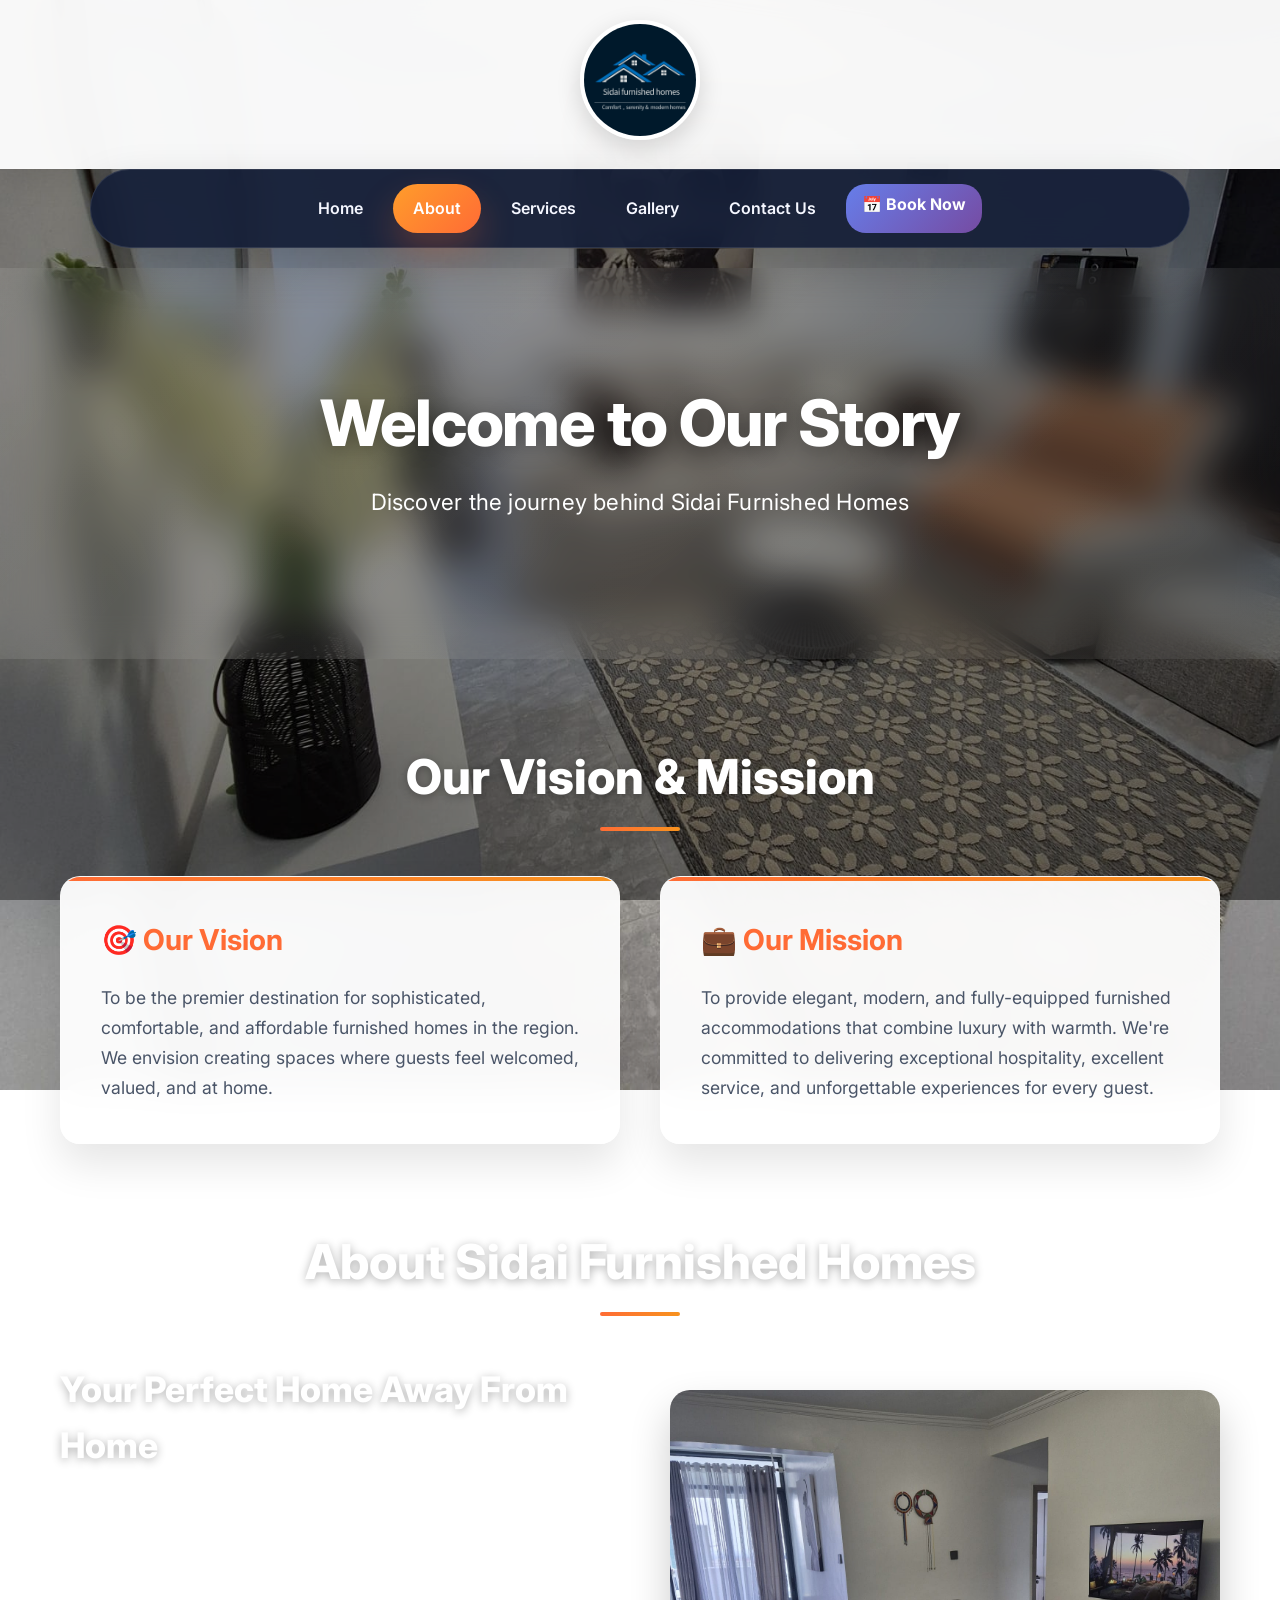
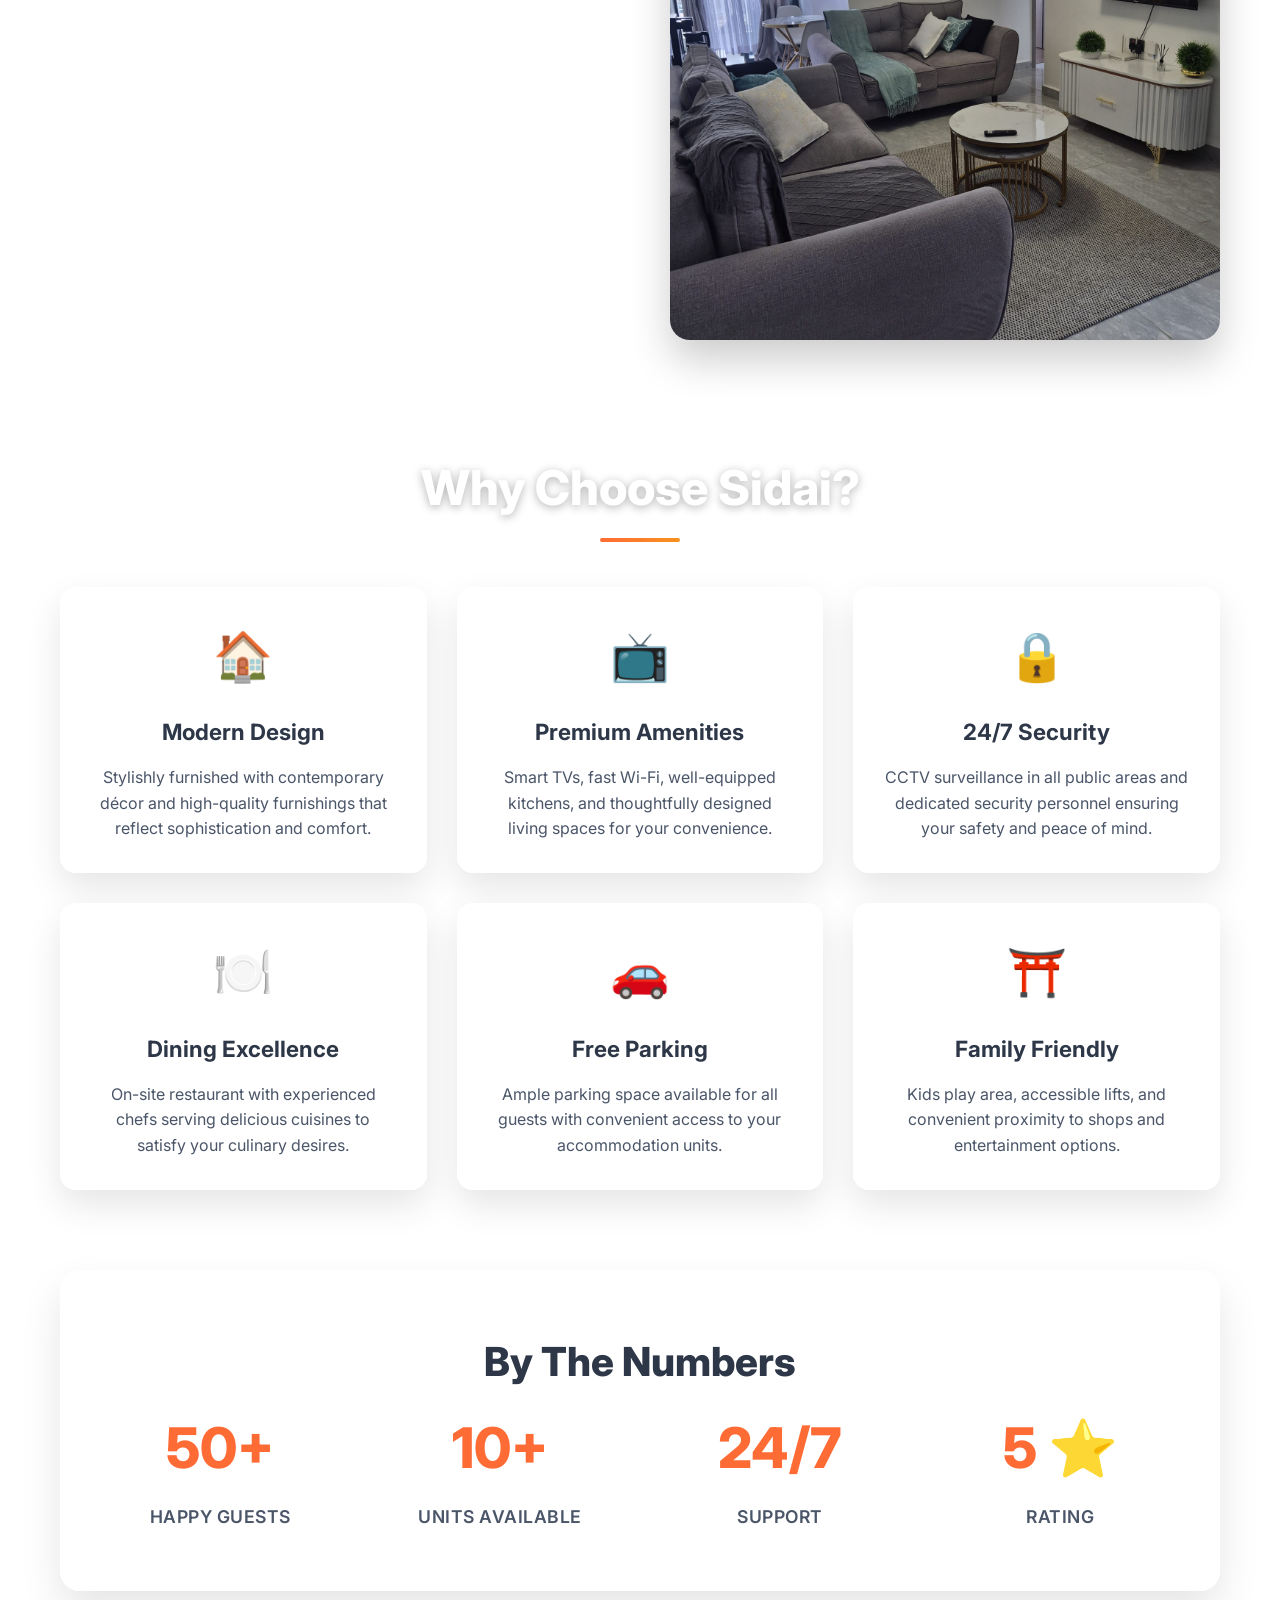
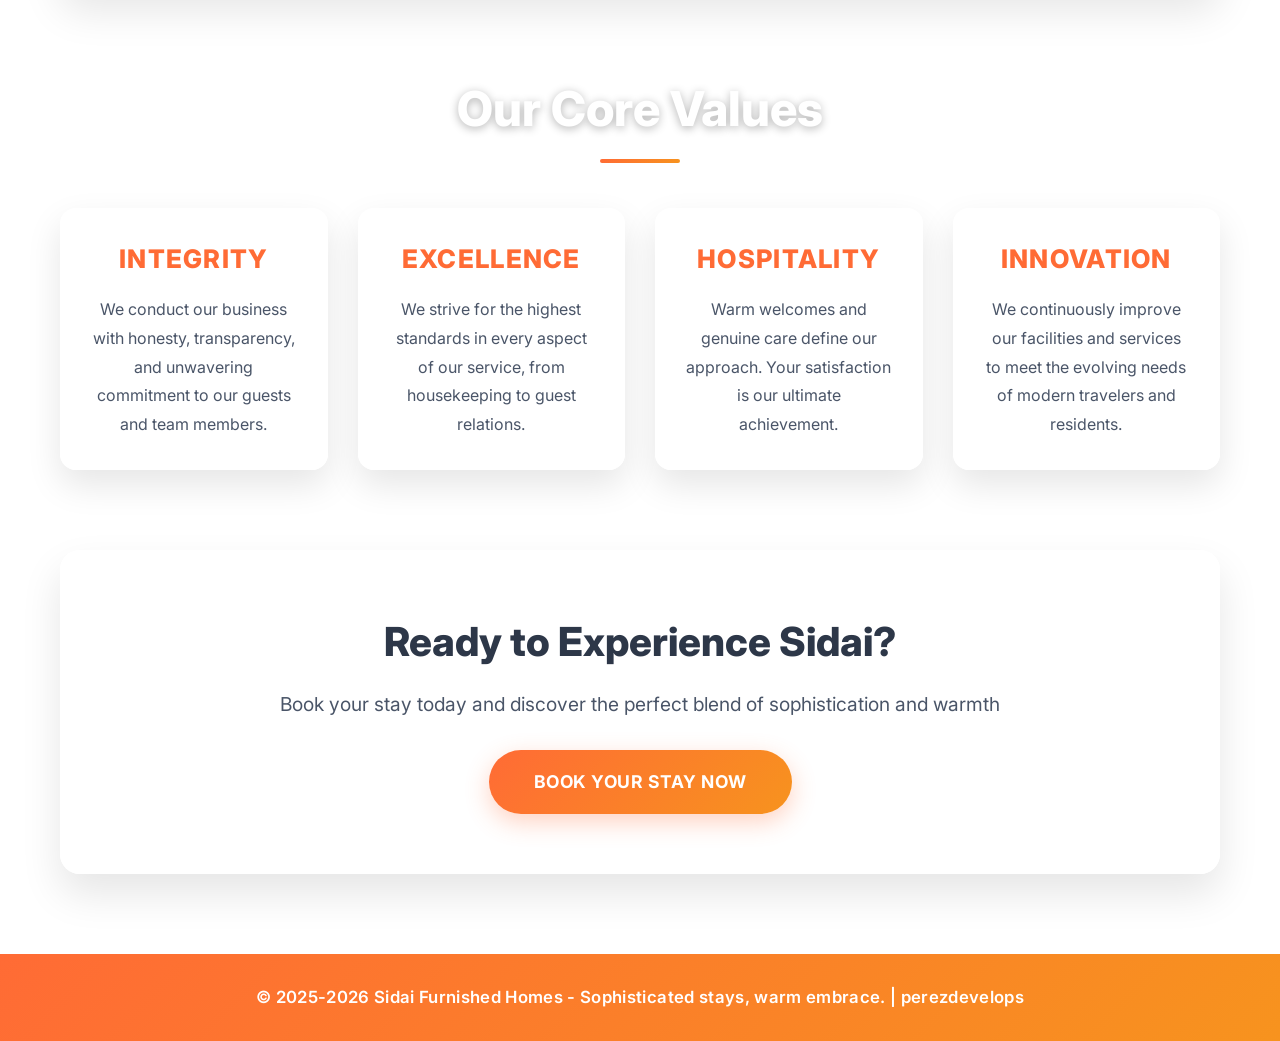
==== about.html @ 22b8ac59 "Add files via upload" ====
<!DOCTYPE html>
<html lang="en">
<head>
  <meta charset="UTF-8" />
  <meta name="viewport" content="width=device-width, initial-scale=1.0" />
  <title>About Sidai Furnished Homes - Our Story & Values</title>
  <link href="https://fonts.googleapis.com/css2?family=Inter:wght@300;400;500;600;700;800&display=swap" rel="stylesheet">
  <style>
    /* Global Styles */
    * {
      margin: 0;
      padding: 0;
      box-sizing: border-box;
    }

    body {
      font-family: 'Inter', 'Segoe UI', Tahoma, Geneva, Verdana, sans-serif;
      line-height: 1.6;
      color: #2d3748;
      background: url('background.jpg') center/cover fixed no-repeat;
      min-height: 100vh;
      overflow-x: hidden;
    }

    body::before {
      content: '';
      position: fixed;
      top: 0;
      left: 0;
      width: 100%;
      height: 100%;
      background: linear-gradient(135deg, rgba(0, 0, 0, 0.3) 0%, rgba(0, 0, 0, 0.5) 100%);
      z-index: -1;
    }

    /* Animations */
    @keyframes fadeInUp {
      from {
        opacity: 0;
        transform: translateY(30px);
      }
      to {
        opacity: 1;
        transform: translateY(0);
      }
    }

    @keyframes slideInLeft {
      from {
        opacity: 0;
        transform: translateX(-50px);
      }
      to {
        opacity: 1;
        transform: translateX(0);
      }
    }

    @keyframes slideInRight {
      from {
        opacity: 0;
        transform: translateX(50px);
      }
      to {
        opacity: 1;
        transform: translateX(0);
      }
    }

    @keyframes pulse {
      0%, 100% {
        transform: scale(1);
      }
      50% {
        transform: scale(1.05);
      }
    }

    /* Header */
    .header {
      background: rgba(255, 255, 255, 0.95);
      backdrop-filter: blur(20px);
      padding: 20px 0;
      text-align: center;
      box-shadow: 0 8px 32px rgba(0, 0, 0, 0.1);
      position: sticky;
      top: 0;
      z-index: 100;
      border-bottom: 1px solid rgba(255, 255, 255, 0.2);
    }

    .header img {
      max-width: 120px;
      height: auto;
      border-radius: 50%;
      border: 4px solid #fff;
      box-shadow: 0 8px 25px rgba(0, 0, 0, 0.15);
      transition: transform 0.3s ease;
    }

    .header img:hover {
      transform: scale(1.05);
    }

    /* Navigation */
    .navbar {
      display: flex;
      flex-wrap: wrap;
      justify-content: center;
      gap: 10px;
      padding: 14px 20px;
      margin: 0 auto 20px auto;
      max-width: 1100px;
      background: rgba(20, 30, 55, 0.92);
      border: 1px solid rgba(255, 255, 255, 0.1);
      border-radius: 999px;
      box-shadow: 0 18px 45px rgba(0, 0, 0, 0.18);
      backdrop-filter: blur(14px);
      position: sticky;
      top: 0;
      z-index: 1000;
    }

    .navbar a {
      color: #f5f7ff;
      text-decoration: none;
      padding: 12px 20px;
      border-radius: 999px;
      transition: transform 0.25s ease, background 0.25s ease, box-shadow 0.25s ease;
      font-weight: 600;
      position: relative;
      overflow: hidden;
    }

    .navbar a::before {
      content: '';
      position: absolute;
      inset: 0;
      background: linear-gradient(135deg, rgba(255,255,255,0.14), rgba(255,255,255,0));
      opacity: 0;
      transition: opacity 0.25s ease;
      border-radius: 999px;
    }

    .navbar a:hover::before {
      opacity: 1;
    }

    .navbar a:hover {
      background: rgba(255, 255, 255, 0.12);
      transform: translateY(-2px);
      box-shadow: 0 12px 25px rgba(0, 0, 0, 0.18);
    }

    .navbar a.active {
      background: linear-gradient(135deg, #ff9d2b, #ff6b35);
      box-shadow: 0 18px 35px rgba(255, 107, 53, 0.25);
      color: #fff;
    }

    .navbar a.cta {
      background: linear-gradient(135deg, #4a90e2, #5fc3ff);
      color: #fff;
      box-shadow: 0 12px 25px rgba(74, 144, 226, 0.25);
    }

    .navbar a.cta:hover {
      background: linear-gradient(135deg, #5fc3ff, #4a90e2);
    }

    /* Hero Section */
    .hero {
      background: linear-gradient(135deg, rgba(255, 255, 255, 0.1), rgba(255, 255, 255, 0.05));
      backdrop-filter: blur(20px);
      color: white;
      padding: 120px 20px 100px;
      text-align: center;
      position: relative;
      overflow: hidden;
      animation: fadeInUp 1s ease-out;
    }

    .hero::before {
      content: '';
      position: absolute;
      top: 0;
      left: 0;
      right: 0;
      bottom: 0;
      background: url('IMG-20260331-WA0142.jpg') center/cover no-repeat;
      opacity: 0.1;
      z-index: -1;
    }

    .hero h1 {
      font-size: 4rem;
      margin-bottom: 25px;
      font-weight: 800;
      letter-spacing: -0.02em;
      text-shadow: 0 4px 20px rgba(0, 0, 0, 0.3);
      line-height: 1.1;
      animation: fadeInUp 1s ease-out;
    }

    .hero p {
      font-size: 1.4rem;
      max-width: 800px;
      margin: 0 auto 40px;
      letter-spacing: 0.01em;
      opacity: 0.95;
      line-height: 1.6;
      animation: fadeInUp 1s ease-out 0.2s both;
    }

    /* Container */
    .container {
      max-width: 1200px;
      margin: 0 auto;
      padding: 0 20px;
    }

    /* Section */
    .section {
      margin: 80px 0;
      animation: fadeInUp 1s ease-out;
    }

    .section-title {
      font-size: 3rem;
      color: white;
      text-align: center;
      margin-bottom: 60px;
      font-weight: 800;
      text-shadow: 0 2px 10px rgba(0, 0, 0, 0.3);
      position: relative;
    }

    .section-title::after {
      content: '';
      position: absolute;
      bottom: -15px;
      left: 50%;
      transform: translateX(-50%);
      width: 80px;
      height: 4px;
      background: linear-gradient(135deg, #ff6b35, #f7931e);
      border-radius: 2px;
    }

    /* Mission & Vision Cards */
    .mission-vision {
      display: grid;
      grid-template-columns: repeat(auto-fit, minmax(400px, 1fr));
      gap: 40px;
      margin-bottom: 60px;
    }

    .vision-card {
      background: rgba(255, 255, 255, 0.95);
      backdrop-filter: blur(20px);
      padding: 40px;
      border-radius: 20px;
      box-shadow: 0 20px 40px rgba(0, 0, 0, 0.1);
      border: 1px solid rgba(255, 255, 255, 0.2);
      transition: all 0.3s ease;
      animation: slideInLeft 1s ease-out;
      position: relative;
      overflow: hidden;
    }

    .vision-card:nth-child(2) {
      animation: slideInRight 1s ease-out;
    }

    .vision-card::before {
      content: '';
      position: absolute;
      top: 0;
      left: 0;
      right: 0;
      height: 4px;
      background: linear-gradient(135deg, #ff6b35, #f7931e);
    }

    .vision-card:hover {
      transform: translateY(-10px);
      box-shadow: 0 30px 60px rgba(0, 0, 0, 0.2);
    }

    .vision-card h3 {
      font-size: 1.8rem;
      color: #ff6b35;
      margin-bottom: 20px;
      font-weight: 700;
      display: flex;
      align-items: center;
      gap: 10px;
    }

    .vision-card p {
      color: #4a5568;
      font-size: 1.1rem;
      line-height: 1.7;
    }

    /* About Content */
    .about-content {
      display: grid;
      grid-template-columns: 1fr 1fr;
      gap: 60px;
      align-items: center;
      margin-bottom: 60px;
    }

    .about-text {
      animation: slideInLeft 1s ease-out;
    }

    .about-text h3 {
      font-size: 2.2rem;
      color: white;
      margin-bottom: 25px;
      font-weight: 800;
      text-shadow: 0 2px 10px rgba(0, 0, 0, 0.3);
    }

    .about-text p {
      color: rgba(255, 255, 255, 0.9);
      font-size: 1.1rem;
      line-height: 1.8;
      margin-bottom: 20px;
    }

    .about-image {
      width: 100%;
      border-radius: 20px;
      box-shadow: 0 20px 40px rgba(0, 0, 0, 0.2);
      animation: slideInRight 1s ease-out;
      transition: transform 0.3s ease;
    }

    .about-image:hover {
      transform: scale(1.02);
    }

    /* Features Grid */
    .features-grid {
      display: grid;
      grid-template-columns: repeat(auto-fit, minmax(300px, 1fr));
      gap: 30px;
      margin-bottom: 60px;
    }

    .feature-box {
      background: rgba(255, 255, 255, 0.95);
      backdrop-filter: blur(20px);
      padding: 30px;
      border-radius: 16px;
      box-shadow: 0 15px 35px rgba(0, 0, 0, 0.1);
      border: 1px solid rgba(255, 255, 255, 0.2);
      transition: all 0.3s ease;
      text-align: center;
      animation: fadeInUp 1s ease-out;
      position: relative;
      overflow: hidden;
    }

    .feature-box::before {
      content: '';
      position: absolute;
      top: 0;
      left: 0;
      right: 0;
      height: 4px;
      background: linear-gradient(135deg, #ff6b35, #f7931e);
      transform: scaleX(0);
      transition: transform 0.3s ease;
    }

    .feature-box:hover::before {
      transform: scaleX(1);
    }

    .feature-box:hover {
      transform: translateY(-8px);
      box-shadow: 0 25px 50px rgba(0, 0, 0, 0.15);
    }

    .feature-icon {
      font-size: 3rem;
      margin-bottom: 20px;
      display: block;
    }

    .feature-box h4 {
      font-size: 1.4rem;
      color: #2d3748;
      margin-bottom: 15px;
      font-weight: 700;
    }

    .feature-box p {
      color: #4a5568;
      font-size: 1rem;
      line-height: 1.6;
    }

    /* Stats Section */
    .stats {
      background: rgba(255, 255, 255, 0.95);
      backdrop-filter: blur(20px);
      padding: 60px 40px;
      border-radius: 20px;
      box-shadow: 0 20px 40px rgba(0, 0, 0, 0.1);
      margin: 80px 0;
      text-align: center;
      animation: fadeInUp 1s ease-out;
    }

    .stats h2 {
      font-size: 2.5rem;
      color: #2d3748;
      margin-bottom: 50px;
      font-weight: 800;
    }

    .stats-grid {
      display: grid;
      grid-template-columns: repeat(auto-fit, minmax(200px, 1fr));
      gap: 40px;
    }

    .stat {
      font-size: 3.5rem;
      font-weight: 800;
      color: #ff6b35;
      margin-bottom: 10px;
      animation: pulse 2s infinite;
    }

    .stat-label {
      font-size: 1.1rem;
      color: #4a5568;
      font-weight: 600;
      text-transform: uppercase;
      letter-spacing: 0.5px;
    }

    /* Values Grid */
    .values-grid {
      display: grid;
      grid-template-columns: repeat(auto-fit, minmax(250px, 1fr));
      gap: 30px;
      margin-bottom: 60px;
    }

    .value-card {
      background: rgba(255, 255, 255, 0.95);
      backdrop-filter: blur(20px);
      padding: 30px;
      border-radius: 16px;
      box-shadow: 0 15px 35px rgba(0, 0, 0, 0.1);
      border: 1px solid rgba(255, 255, 255, 0.2);
      transition: all 0.3s ease;
      text-align: center;
      animation: fadeInUp 1s ease-out;
    }

    .value-card:hover {
      transform: translateY(-5px);
      box-shadow: 0 20px 40px rgba(0, 0, 0, 0.15);
    }

    .value-card h4 {
      font-size: 1.6rem;
      color: #ff6b35;
      margin-bottom: 15px;
      text-transform: uppercase;
      letter-spacing: 0.05em;
      font-weight: 800;
    }

    .value-card p {
      color: #4a5568;
      font-size: 1rem;
      line-height: 1.8;
    }

    /* CTA Section */
    .cta-section {
      background: rgba(255, 255, 255, 0.95);
      backdrop-filter: blur(20px);
      text-align: center;
      padding: 60px 40px;
      border-radius: 20px;
      box-shadow: 0 20px 40px rgba(0, 0, 0, 0.1);
      margin: 80px 0;
      animation: fadeInUp 1s ease-out;
    }

    .cta-section h2 {
      font-size: 2.5rem;
      color: #2d3748;
      margin-bottom: 15px;
      font-weight: 800;
    }

    .cta-section p {
      font-size: 1.2rem;
      color: #4a5568;
      margin-bottom: 30px;
    }

    .cta-button {
      display: inline-block;
      padding: 18px 45px;
      background: linear-gradient(135deg, #ff6b35, #f7931e);
      color: white;
      border: none;
      border-radius: 50px;
      font-size: 1.1rem;
      font-weight: 700;
      cursor: pointer;
      text-decoration: none;
      transition: all 0.3s ease;
      text-transform: uppercase;
      letter-spacing: 0.5px;
      box-shadow: 0 8px 25px rgba(255, 107, 53, 0.3);
      animation: pulse 2s infinite;
    }

    .cta-button:hover {
      transform: translateY(-3px);
      box-shadow: 0 15px 40px rgba(255, 107, 53, 0.5);
      background: linear-gradient(135deg, #f7931e, #ff6b35);
    }

    /* Footer */
    footer {
      background: linear-gradient(135deg, #ff6b35, #f7931e);
      color: white;
      text-align: center;
      padding: 30px;
      margin-top: 60px;
      font-weight: 600;
      letter-spacing: 0.02em;
      font-size: 1.05rem;
      backdrop-filter: blur(10px);
    }

    /* Responsive */
    @media (max-width: 768px) {
      .hero h1 {
        font-size: 2.5rem;
      }

      .hero p {
        font-size: 1.1rem;
      }

      .section-title {
        font-size: 2rem;
      }

      .about-content {
        grid-template-columns: 1fr;
        gap: 30px;
      }

      .about-text h3 {
        font-size: 1.6rem;
      }

      .mission-vision {
        grid-template-columns: 1fr;
        gap: 25px;
      }

      .stats-grid {
        grid-template-columns: repeat(2, 1fr);
        gap: 20px;
      }

      .stat {
        font-size: 2rem;
      }

      .navbar {
        flex-direction: column;
      }

      .navbar a {
        width: 100%;
      }

      .cta-section h2 {
        font-size: 1.8rem;
      }
    }

    @media (max-width: 480px) {
      .hero h1 {
        font-size: 2rem;
      }

      .section-title {
        font-size: 1.6rem;
      }

      .navbar a {
        font-size: 0.9rem;
        padding: 10px 16px;
        margin: 4px;
      }

      .stats-grid {
        grid-template-columns: 1fr;
      }

      .feature-box {
        padding: 20px;
      }
    }
  </style>
</head>

<body>
  <!-- Header with Logo -->
  <div class="header">
    <img src="logo.png" alt="Sidai Furnished Homes Logo" />
  </div>

  <!-- Navigation Bar -->
  <div class="navbar">
    <a href="index.html">Home</a>
    <a href="about.html" class="active">About</a>
    <a href="services.html">Services</a>
    <a href="gallery.html">Gallery</a>
    <a href="contact.html">Contact Us</a>
    <a href="contact.html" style="background: linear-gradient(135deg, #667eea, #764ba2); color: white; padding: 8px 16px; border-radius: 20px; font-weight: bold;">📅 Book Now</a>
  </div>

  <!-- Hero Section -->
  <section class="hero">
    <h1>Welcome to Our Story</h1>
    <p>Discover the journey behind Sidai Furnished Homes</p>
  </section>

  <!-- Main Content -->
  <div class="container">
    <!-- Mission & Vision Section -->
    <section class="section">
      <h2 class="section-title">Our Vision & Mission</h2>
      <div class="mission-vision">
        <div class="vision-card">
          <h3>🎯 Our Vision</h3>
          <p>To be the premier destination for sophisticated, comfortable, and affordable furnished homes in the region. We envision creating spaces where guests feel welcomed, valued, and at home.</p>
        </div>
        <div class="vision-card">
          <h3>💼 Our Mission</h3>
          <p>To provide elegant, modern, and fully-equipped furnished accommodations that combine luxury with warmth. We're committed to delivering exceptional hospitality, excellent service, and unforgettable experiences for every guest.</p>
        </div>
      </div>
    </section>

    <!-- About Section -->
    <section class="section">
      <h2 class="section-title">About Sidai Furnished Homes</h2>
      <div class="about-content">
        <div class="about-text">
          <h3>Your Perfect Home Away From Home</h3>
          <p>At Sidai Furnished Homes, we're delighted to exceed all your accommodation needs with our modern, tastefully furnished residences. We understand that whether you're visiting for business, leisure, or a prolonged stay, you deserve spaces that inspire comfort and confidence.</p>
          <p>Our carefully curated collection ranges from intimate studios to spacious 2-bedroom units, each designed with meticulous attention to detail and equipped with contemporary amenities to ensure your stay is both luxurious and convenient.</p>
          <p>With a strategic location just minutes away from the CBD and surrounded by essential services, Sidai Furnished Homes is your gateway to experiencing the best of both comfort and accessibility.</p>
        </div>
        <img src="IMG-20260331-WA0140 - Copy.jpg" alt="Sidai Furnished Homes" class="about-image">
      </div>
    </section>

    <!-- Why Choose Us Section -->
    <section class="section">
      <h2 class="section-title">Why Choose Sidai?</h2>
      <div class="features-grid">
        <div class="feature-box">
          <div class="feature-icon">🏠</div>
          <h4>Modern Design</h4>
          <p>Stylishly furnished with contemporary décor and high-quality furnishings that reflect sophistication and comfort.</p>
        </div>
        <div class="feature-box">
          <div class="feature-icon">📺</div>
          <h4>Premium Amenities</h4>
          <p>Smart TVs, fast Wi-Fi, well-equipped kitchens, and thoughtfully designed living spaces for your convenience.</p>
        </div>
        <div class="feature-box">
          <div class="feature-icon">🔒</div>
          <h4>24/7 Security</h4>
          <p>CCTV surveillance in all public areas and dedicated security personnel ensuring your safety and peace of mind.</p>
        </div>
        <div class="feature-box">
          <div class="feature-icon">🍽️</div>
          <h4>Dining Excellence</h4>
          <p>On-site restaurant with experienced chefs serving delicious cuisines to satisfy your culinary desires.</p>
        </div>
        <div class="feature-box">
          <div class="feature-icon">🚗</div>
          <h4>Free Parking</h4>
          <p>Ample parking space available for all guests with convenient access to your accommodation units.</p>
        </div>
        <div class="feature-box">
          <div class="feature-icon">⛩️</div>
          <h4>Family Friendly</h4>
          <p>Kids play area, accessible lifts, and convenient proximity to shops and entertainment options.</p>
        </div>
      </div>
    </section>

    <!-- Stats Section -->
    <section class="stats">
      <h2 style="font-size: 2.5rem; margin-bottom: 10px; font-weight: 800;">By The Numbers</h2>
      <div class="stats-grid">
        <div>
          <div class="stat">50+</div>
          <div class="stat-label">Happy Guests</div>
        </div>
        <div>
          <div class="stat">10+</div>
          <div class="stat-label">Units Available</div>
        </div>
        <div>
          <div class="stat">24/7</div>
          <div class="stat-label">Support</div>
        </div>
        <div>
          <div class="stat">5 ⭐</div>
          <div class="stat-label">Rating</div>
        </div>
      </div>
    </section>

    <!-- Core Values Section -->
    <section class="section">
      <h2 class="section-title">Our Core Values</h2>
      <div class="values-grid">
        <div class="value-card">
          <h4>Integrity</h4>
          <p>We conduct our business with honesty, transparency, and unwavering commitment to our guests and team members.</p>
        </div>
        <div class="value-card">
          <h4>Excellence</h4>
          <p>We strive for the highest standards in every aspect of our service, from housekeeping to guest relations.</p>
        </div>
        <div class="value-card">
          <h4>Hospitality</h4>
          <p>Warm welcomes and genuine care define our approach. Your satisfaction is our ultimate achievement.</p>
        </div>
        <div class="value-card">
          <h4>Innovation</h4>
          <p>We continuously improve our facilities and services to meet the evolving needs of modern travelers and residents.</p>
        </div>
      </div>
    </section>

    <!-- CTA Section -->
    <section class="cta-section">
      <h2>Ready to Experience Sidai?</h2>
      <p>Book your stay today and discover the perfect blend of sophistication and warmth</p>
      <a href="contact.html" class="cta-button">Book Your Stay Now</a>
    </section>
  </div>

  <!-- Footer -->
  <footer>
    &copy; 2025-2026 Sidai Furnished Homes - Sophisticated stays, warm embrace. | perezdevelops
  </footer>
</body>
</html>
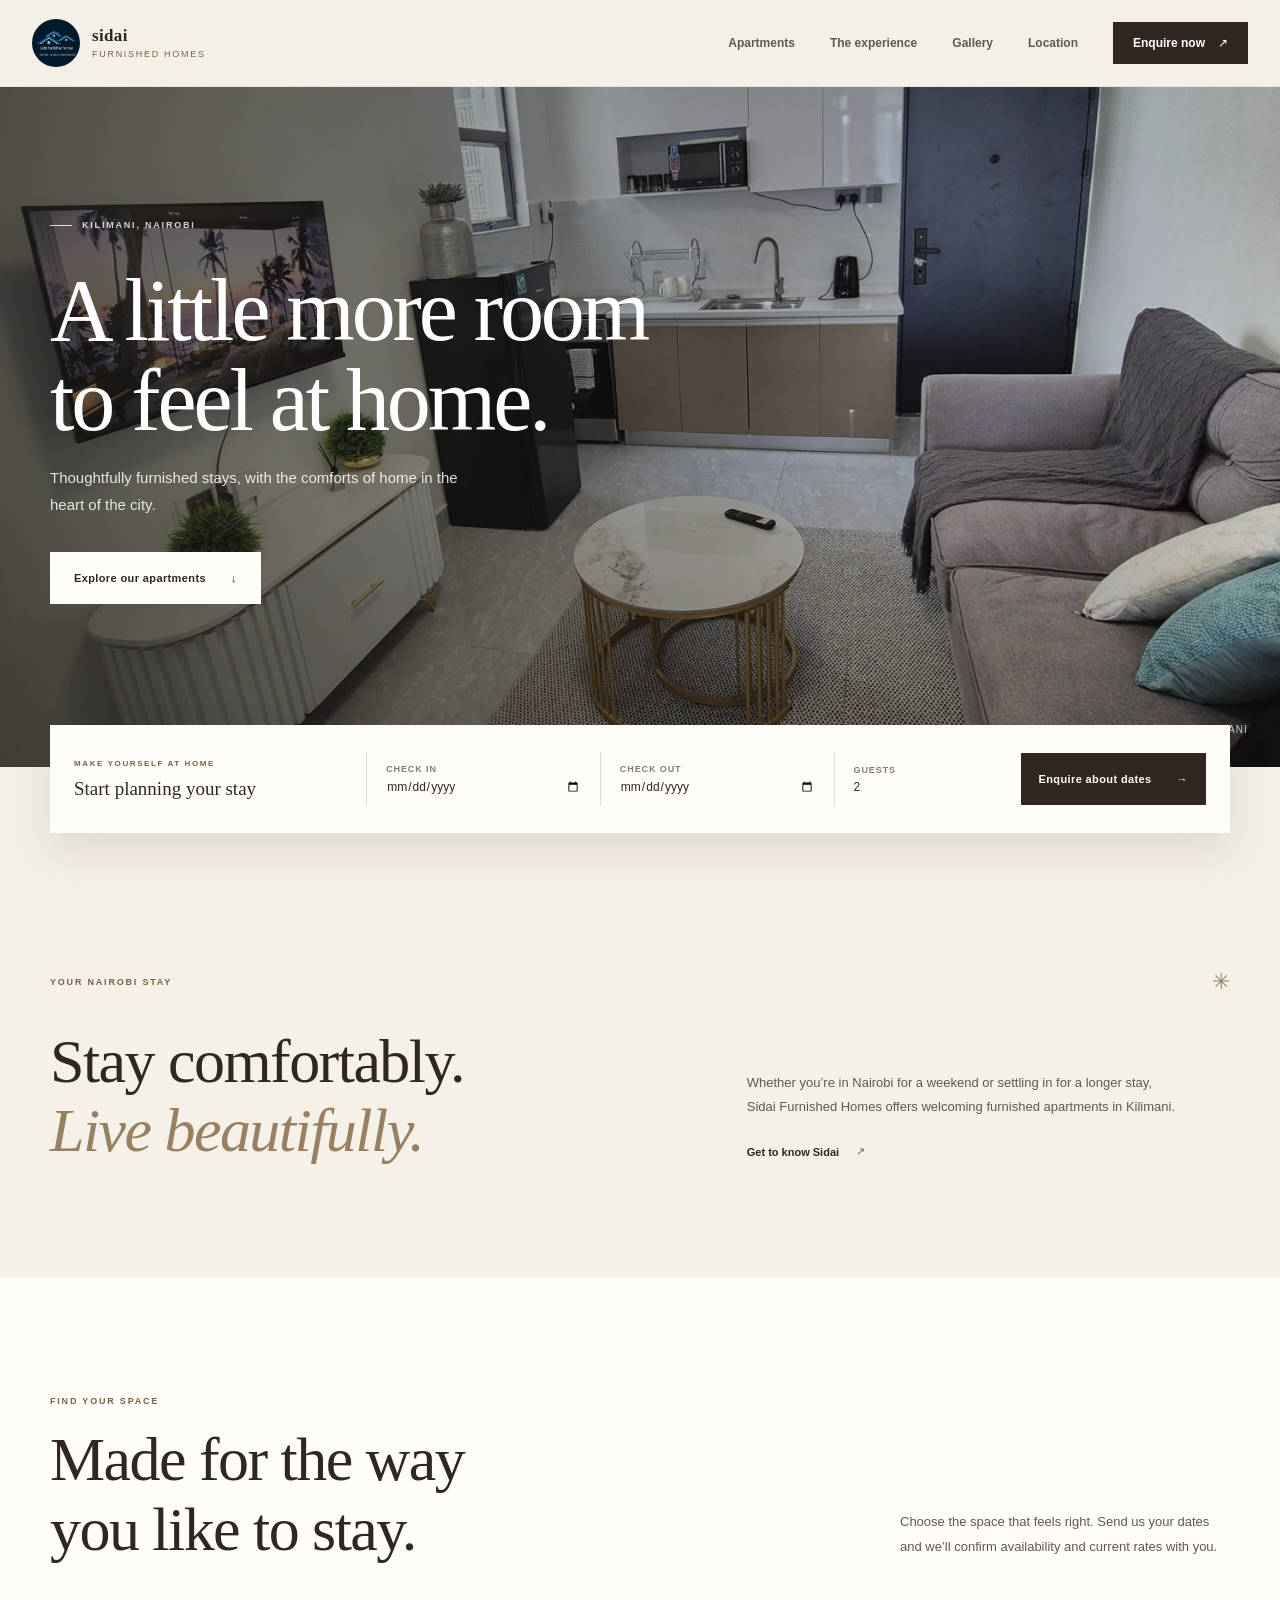
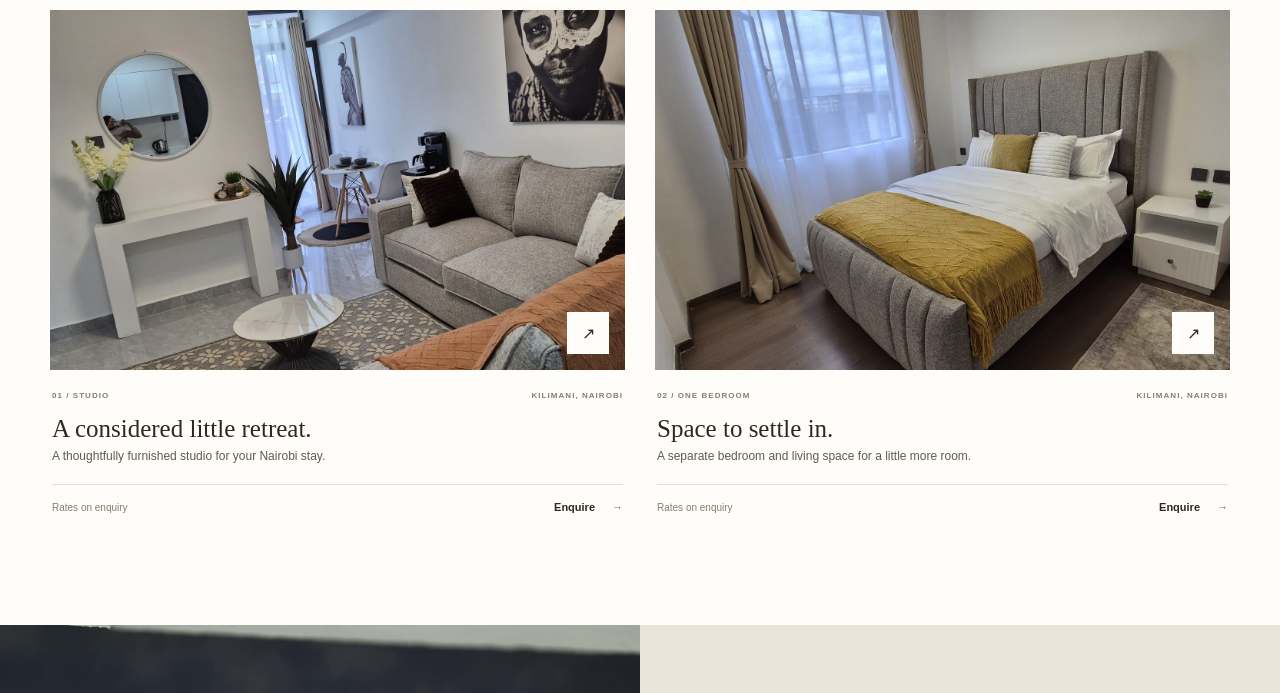
==== commit 263cd66c: "Build Sidai furnished homes website Co-authored-by: Copilot App <223556219+Copilot@users.noreply.git" ====
--- a/about.html
+++ b/about.html
@@ -1,777 +1,13 @@
-<!DOCTYPE html>
+<!doctype html>
 <html lang="en">
 <head>
-  <meta charset="UTF-8" />
-  <meta name="viewport" content="width=device-width, initial-scale=1.0" />
-  <title>About Sidai Furnished Homes - Our Story & Values</title>
-  <link href="https://fonts.googleapis.com/css2?family=Inter:wght@300;400;500;600;700;800&display=swap" rel="stylesheet">
-  <style>
-    /* Global Styles */
-    * {
-      margin: 0;
-      padding: 0;
-      box-sizing: border-box;
-    }
-
-    body {
-      font-family: 'Inter', 'Segoe UI', Tahoma, Geneva, Verdana, sans-serif;
-      line-height: 1.6;
-      color: #2d3748;
-      background: url('background.jpg') center/cover fixed no-repeat;
-      min-height: 100vh;
-      overflow-x: hidden;
-    }
-
-    body::before {
-      content: '';
-      position: fixed;
-      top: 0;
-      left: 0;
-      width: 100%;
-      height: 100%;
-      background: linear-gradient(135deg, rgba(0, 0, 0, 0.3) 0%, rgba(0, 0, 0, 0.5) 100%);
-      z-index: -1;
-    }
-
-    /* Animations */
-    @keyframes fadeInUp {
-      from {
-        opacity: 0;
-        transform: translateY(30px);
-      }
-      to {
-        opacity: 1;
-        transform: translateY(0);
-      }
-    }
-
-    @keyframes slideInLeft {
-      from {
-        opacity: 0;
-        transform: translateX(-50px);
-      }
-      to {
-        opacity: 1;
-        transform: translateX(0);
-      }
-    }
-
-    @keyframes slideInRight {
-      from {
-        opacity: 0;
-        transform: translateX(50px);
-      }
-      to {
-        opacity: 1;
-        transform: translateX(0);
-      }
-    }
-
-    @keyframes pulse {
-      0%, 100% {
-        transform: scale(1);
-      }
-      50% {
-        transform: scale(1.05);
-      }
-    }
-
-    /* Header */
-    .header {
-      background: rgba(255, 255, 255, 0.95);
-      backdrop-filter: blur(20px);
-      padding: 20px 0;
-      text-align: center;
-      box-shadow: 0 8px 32px rgba(0, 0, 0, 0.1);
-      position: sticky;
-      top: 0;
-      z-index: 100;
-      border-bottom: 1px solid rgba(255, 255, 255, 0.2);
-    }
-
-    .header img {
-      max-width: 120px;
-      height: auto;
-      border-radius: 50%;
-      border: 4px solid #fff;
-      box-shadow: 0 8px 25px rgba(0, 0, 0, 0.15);
-      transition: transform 0.3s ease;
-    }
-
-    .header img:hover {
-      transform: scale(1.05);
-    }
-
-    /* Navigation */
-    .navbar {
-      display: flex;
-      flex-wrap: wrap;
-      justify-content: center;
-      gap: 10px;
-      padding: 14px 20px;
-      margin: 0 auto 20px auto;
-      max-width: 1100px;
-      background: rgba(20, 30, 55, 0.92);
-      border: 1px solid rgba(255, 255, 255, 0.1);
-      border-radius: 999px;
-      box-shadow: 0 18px 45px rgba(0, 0, 0, 0.18);
-      backdrop-filter: blur(14px);
-      position: sticky;
-      top: 0;
-      z-index: 1000;
-    }
-
-    .navbar a {
-      color: #f5f7ff;
-      text-decoration: none;
-      padding: 12px 20px;
-      border-radius: 999px;
-      transition: transform 0.25s ease, background 0.25s ease, box-shadow 0.25s ease;
-      font-weight: 600;
-      position: relative;
-      overflow: hidden;
-    }
-
-    .navbar a::before {
-      content: '';
-      position: absolute;
-      inset: 0;
-      background: linear-gradient(135deg, rgba(255,255,255,0.14), rgba(255,255,255,0));
-      opacity: 0;
-      transition: opacity 0.25s ease;
-      border-radius: 999px;
-    }
-
-    .navbar a:hover::before {
-      opacity: 1;
-    }
-
-    .navbar a:hover {
-      background: rgba(255, 255, 255, 0.12);
-      transform: translateY(-2px);
-      box-shadow: 0 12px 25px rgba(0, 0, 0, 0.18);
-    }
-
-    .navbar a.active {
-      background: linear-gradient(135deg, #ff9d2b, #ff6b35);
-      box-shadow: 0 18px 35px rgba(255, 107, 53, 0.25);
-      color: #fff;
-    }
-
-    .navbar a.cta {
-      background: linear-gradient(135deg, #4a90e2, #5fc3ff);
-      color: #fff;
-      box-shadow: 0 12px 25px rgba(74, 144, 226, 0.25);
-    }
-
-    .navbar a.cta:hover {
-      background: linear-gradient(135deg, #5fc3ff, #4a90e2);
-    }
-
-    /* Hero Section */
-    .hero {
-      background: linear-gradient(135deg, rgba(255, 255, 255, 0.1), rgba(255, 255, 255, 0.05));
-      backdrop-filter: blur(20px);
-      color: white;
-      padding: 120px 20px 100px;
-      text-align: center;
-      position: relative;
-      overflow: hidden;
-      animation: fadeInUp 1s ease-out;
-    }
-
-    .hero::before {
-      content: '';
-      position: absolute;
-      top: 0;
-      left: 0;
-      right: 0;
-      bottom: 0;
-      background: url('IMG-20260331-WA0142.jpg') center/cover no-repeat;
-      opacity: 0.1;
-      z-index: -1;
-    }
-
-    .hero h1 {
-      font-size: 4rem;
-      margin-bottom: 25px;
-      font-weight: 800;
-      letter-spacing: -0.02em;
-      text-shadow: 0 4px 20px rgba(0, 0, 0, 0.3);
-      line-height: 1.1;
-      animation: fadeInUp 1s ease-out;
-    }
-
-    .hero p {
-      font-size: 1.4rem;
-      max-width: 800px;
-      margin: 0 auto 40px;
-      letter-spacing: 0.01em;
-      opacity: 0.95;
-      line-height: 1.6;
-      animation: fadeInUp 1s ease-out 0.2s both;
-    }
-
-    /* Container */
-    .container {
-      max-width: 1200px;
-      margin: 0 auto;
-      padding: 0 20px;
-    }
-
-    /* Section */
-    .section {
-      margin: 80px 0;
-      animation: fadeInUp 1s ease-out;
-    }
-
-    .section-title {
-      font-size: 3rem;
-      color: white;
-      text-align: center;
-      margin-bottom: 60px;
-      font-weight: 800;
-      text-shadow: 0 2px 10px rgba(0, 0, 0, 0.3);
-      position: relative;
-    }
-
-    .section-title::after {
-      content: '';
-      position: absolute;
-      bottom: -15px;
-      left: 50%;
-      transform: translateX(-50%);
-      width: 80px;
-      height: 4px;
-      background: linear-gradient(135deg, #ff6b35, #f7931e);
-      border-radius: 2px;
-    }
-
-    /* Mission & Vision Cards */
-    .mission-vision {
-      display: grid;
-      grid-template-columns: repeat(auto-fit, minmax(400px, 1fr));
-      gap: 40px;
-      margin-bottom: 60px;
-    }
-
-    .vision-card {
-      background: rgba(255, 255, 255, 0.95);
-      backdrop-filter: blur(20px);
-      padding: 40px;
-      border-radius: 20px;
-      box-shadow: 0 20px 40px rgba(0, 0, 0, 0.1);
-      border: 1px solid rgba(255, 255, 255, 0.2);
-      transition: all 0.3s ease;
-      animation: slideInLeft 1s ease-out;
-      position: relative;
-      overflow: hidden;
-    }
-
-    .vision-card:nth-child(2) {
-      animation: slideInRight 1s ease-out;
-    }
-
-    .vision-card::before {
-      content: '';
-      position: absolute;
-      top: 0;
-      left: 0;
-      right: 0;
-      height: 4px;
-      background: linear-gradient(135deg, #ff6b35, #f7931e);
-    }
-
-    .vision-card:hover {
-      transform: translateY(-10px);
-      box-shadow: 0 30px 60px rgba(0, 0, 0, 0.2);
-    }
-
-    .vision-card h3 {
-      font-size: 1.8rem;
-      color: #ff6b35;
-      margin-bottom: 20px;
-      font-weight: 700;
-      display: flex;
-      align-items: center;
-      gap: 10px;
-    }
-
-    .vision-card p {
-      color: #4a5568;
-      font-size: 1.1rem;
-      line-height: 1.7;
-    }
-
-    /* About Content */
-    .about-content {
-      display: grid;
-      grid-template-columns: 1fr 1fr;
-      gap: 60px;
-      align-items: center;
-      margin-bottom: 60px;
-    }
-
-    .about-text {
-      animation: slideInLeft 1s ease-out;
-    }
-
-    .about-text h3 {
-      font-size: 2.2rem;
-      color: white;
-      margin-bottom: 25px;
-      font-weight: 800;
-      text-shadow: 0 2px 10px rgba(0, 0, 0, 0.3);
-    }
-
-    .about-text p {
-      color: rgba(255, 255, 255, 0.9);
-      font-size: 1.1rem;
-      line-height: 1.8;
-      margin-bottom: 20px;
-    }
-
-    .about-image {
-      width: 100%;
-      border-radius: 20px;
-      box-shadow: 0 20px 40px rgba(0, 0, 0, 0.2);
-      animation: slideInRight 1s ease-out;
-      transition: transform 0.3s ease;
-    }
-
-    .about-image:hover {
-      transform: scale(1.02);
-    }
-
-    /* Features Grid */
-    .features-grid {
-      display: grid;
-      grid-template-columns: repeat(auto-fit, minmax(300px, 1fr));
-      gap: 30px;
-      margin-bottom: 60px;
-    }
-
-    .feature-box {
-      background: rgba(255, 255, 255, 0.95);
-      backdrop-filter: blur(20px);
-      padding: 30px;
-      border-radius: 16px;
-      box-shadow: 0 15px 35px rgba(0, 0, 0, 0.1);
-      border: 1px solid rgba(255, 255, 255, 0.2);
-      transition: all 0.3s ease;
-      text-align: center;
-      animation: fadeInUp 1s ease-out;
-      position: relative;
-      overflow: hidden;
-    }
-
-    .feature-box::before {
-      content: '';
-      position: absolute;
-      top: 0;
-      left: 0;
-      right: 0;
-      height: 4px;
-      background: linear-gradient(135deg, #ff6b35, #f7931e);
-      transform: scaleX(0);
-      transition: transform 0.3s ease;
-    }
-
-    .feature-box:hover::before {
-      transform: scaleX(1);
-    }
-
-    .feature-box:hover {
-      transform: translateY(-8px);
-      box-shadow: 0 25px 50px rgba(0, 0, 0, 0.15);
-    }
-
-    .feature-icon {
-      font-size: 3rem;
-      margin-bottom: 20px;
-      display: block;
-    }
-
-    .feature-box h4 {
-      font-size: 1.4rem;
-      color: #2d3748;
-      margin-bottom: 15px;
-      font-weight: 700;
-    }
-
-    .feature-box p {
-      color: #4a5568;
-      font-size: 1rem;
-      line-height: 1.6;
-    }
-
-    /* Stats Section */
-    .stats {
-      background: rgba(255, 255, 255, 0.95);
-      backdrop-filter: blur(20px);
-      padding: 60px 40px;
-      border-radius: 20px;
-      box-shadow: 0 20px 40px rgba(0, 0, 0, 0.1);
-      margin: 80px 0;
-      text-align: center;
-      animation: fadeInUp 1s ease-out;
-    }
-
-    .stats h2 {
-      font-size: 2.5rem;
-      color: #2d3748;
-      margin-bottom: 50px;
-      font-weight: 800;
-    }
-
-    .stats-grid {
-      display: grid;
-      grid-template-columns: repeat(auto-fit, minmax(200px, 1fr));
-      gap: 40px;
-    }
-
-    .stat {
-      font-size: 3.5rem;
-      font-weight: 800;
-      color: #ff6b35;
-      margin-bottom: 10px;
-      animation: pulse 2s infinite;
-    }
-
-    .stat-label {
-      font-size: 1.1rem;
-      color: #4a5568;
-      font-weight: 600;
-      text-transform: uppercase;
-      letter-spacing: 0.5px;
-    }
-
-    /* Values Grid */
-    .values-grid {
-      display: grid;
-      grid-template-columns: repeat(auto-fit, minmax(250px, 1fr));
-      gap: 30px;
-      margin-bottom: 60px;
-    }
-
-    .value-card {
-      background: rgba(255, 255, 255, 0.95);
-      backdrop-filter: blur(20px);
-      padding: 30px;
-      border-radius: 16px;
-      box-shadow: 0 15px 35px rgba(0, 0, 0, 0.1);
-      border: 1px solid rgba(255, 255, 255, 0.2);
-      transition: all 0.3s ease;
-      text-align: center;
-      animation: fadeInUp 1s ease-out;
-    }
-
-    .value-card:hover {
-      transform: translateY(-5px);
-      box-shadow: 0 20px 40px rgba(0, 0, 0, 0.15);
-    }
-
-    .value-card h4 {
-      font-size: 1.6rem;
-      color: #ff6b35;
-      margin-bottom: 15px;
-      text-transform: uppercase;
-      letter-spacing: 0.05em;
-      font-weight: 800;
-    }
-
-    .value-card p {
-      color: #4a5568;
-      font-size: 1rem;
-      line-height: 1.8;
-    }
-
-    /* CTA Section */
-    .cta-section {
-      background: rgba(255, 255, 255, 0.95);
-      backdrop-filter: blur(20px);
-      text-align: center;
-      padding: 60px 40px;
-      border-radius: 20px;
-      box-shadow: 0 20px 40px rgba(0, 0, 0, 0.1);
-      margin: 80px 0;
-      animation: fadeInUp 1s ease-out;
-    }
-
-    .cta-section h2 {
-      font-size: 2.5rem;
-      color: #2d3748;
-      margin-bottom: 15px;
-      font-weight: 800;
-    }
-
-    .cta-section p {
-      font-size: 1.2rem;
-      color: #4a5568;
-      margin-bottom: 30px;
-    }
-
-    .cta-button {
-      display: inline-block;
-      padding: 18px 45px;
-      background: linear-gradient(135deg, #ff6b35, #f7931e);
-      color: white;
-      border: none;
-      border-radius: 50px;
-      font-size: 1.1rem;
-      font-weight: 700;
-      cursor: pointer;
-      text-decoration: none;
-      transition: all 0.3s ease;
-      text-transform: uppercase;
-      letter-spacing: 0.5px;
-      box-shadow: 0 8px 25px rgba(255, 107, 53, 0.3);
-      animation: pulse 2s infinite;
-    }
-
-    .cta-button:hover {
-      transform: translateY(-3px);
-      box-shadow: 0 15px 40px rgba(255, 107, 53, 0.5);
-      background: linear-gradient(135deg, #f7931e, #ff6b35);
-    }
-
-    /* Footer */
-    footer {
-      background: linear-gradient(135deg, #ff6b35, #f7931e);
-      color: white;
-      text-align: center;
-      padding: 30px;
-      margin-top: 60px;
-      font-weight: 600;
-      letter-spacing: 0.02em;
-      font-size: 1.05rem;
-      backdrop-filter: blur(10px);
-    }
-
-    /* Responsive */
-    @media (max-width: 768px) {
-      .hero h1 {
-        font-size: 2.5rem;
-      }
-
-      .hero p {
-        font-size: 1.1rem;
-      }
-
-      .section-title {
-        font-size: 2rem;
-      }
-
-      .about-content {
-        grid-template-columns: 1fr;
-        gap: 30px;
-      }
-
-      .about-text h3 {
-        font-size: 1.6rem;
-      }
-
-      .mission-vision {
-        grid-template-columns: 1fr;
-        gap: 25px;
-      }
-
-      .stats-grid {
-        grid-template-columns: repeat(2, 1fr);
-        gap: 20px;
-      }
-
-      .stat {
-        font-size: 2rem;
-      }
-
-      .navbar {
-        flex-direction: column;
-      }
-
-      .navbar a {
-        width: 100%;
-      }
-
-      .cta-section h2 {
-        font-size: 1.8rem;
-      }
-    }
-
-    @media (max-width: 480px) {
-      .hero h1 {
-        font-size: 2rem;
-      }
-
-      .section-title {
-        font-size: 1.6rem;
-      }
-
-      .navbar a {
-        font-size: 0.9rem;
-        padding: 10px 16px;
-        margin: 4px;
-      }
-
-      .stats-grid {
-        grid-template-columns: 1fr;
-      }
-
-      .feature-box {
-        padding: 20px;
-      }
-    }
-  </style>
+  <meta charset="utf-8">
+  <meta name="viewport" content="width=device-width, initial-scale=1">
+  <meta http-equiv="refresh" content="0;url=index.html#about">
+  <link rel="canonical" href="index.html#about">
+  <title>About Sidai Furnished Homes</title>
 </head>
-
 <body>
-  <!-- Header with Logo -->
-  <div class="header">
-    <img src="logo.png" alt="Sidai Furnished Homes Logo" />
-  </div>
-
-  <!-- Navigation Bar -->
-  <div class="navbar">
-    <a href="index.html">Home</a>
-    <a href="about.html" class="active">About</a>
-    <a href="services.html">Services</a>
-    <a href="gallery.html">Gallery</a>
-    <a href="contact.html">Contact Us</a>
-    <a href="contact.html" style="background: linear-gradient(135deg, #667eea, #764ba2); color: white; padding: 8px 16px; border-radius: 20px; font-weight: bold;">📅 Book Now</a>
-  </div>
-
-  <!-- Hero Section -->
-  <section class="hero">
-    <h1>Welcome to Our Story</h1>
-    <p>Discover the journey behind Sidai Furnished Homes</p>
-  </section>
-
-  <!-- Main Content -->
-  <div class="container">
-    <!-- Mission & Vision Section -->
-    <section class="section">
-      <h2 class="section-title">Our Vision & Mission</h2>
-      <div class="mission-vision">
-        <div class="vision-card">
-          <h3>🎯 Our Vision</h3>
-          <p>To be the premier destination for sophisticated, comfortable, and affordable furnished homes in the region. We envision creating spaces where guests feel welcomed, valued, and at home.</p>
-        </div>
-        <div class="vision-card">
-          <h3>💼 Our Mission</h3>
-          <p>To provide elegant, modern, and fully-equipped furnished accommodations that combine luxury with warmth. We're committed to delivering exceptional hospitality, excellent service, and unforgettable experiences for every guest.</p>
-        </div>
-      </div>
-    </section>
-
-    <!-- About Section -->
-    <section class="section">
-      <h2 class="section-title">About Sidai Furnished Homes</h2>
-      <div class="about-content">
-        <div class="about-text">
-          <h3>Your Perfect Home Away From Home</h3>
-          <p>At Sidai Furnished Homes, we're delighted to exceed all your accommodation needs with our modern, tastefully furnished residences. We understand that whether you're visiting for business, leisure, or a prolonged stay, you deserve spaces that inspire comfort and confidence.</p>
-          <p>Our carefully curated collection ranges from intimate studios to spacious 2-bedroom units, each designed with meticulous attention to detail and equipped with contemporary amenities to ensure your stay is both luxurious and convenient.</p>
-          <p>With a strategic location just minutes away from the CBD and surrounded by essential services, Sidai Furnished Homes is your gateway to experiencing the best of both comfort and accessibility.</p>
-        </div>
-        <img src="IMG-20260331-WA0140 - Copy.jpg" alt="Sidai Furnished Homes" class="about-image">
-      </div>
-    </section>
-
-    <!-- Why Choose Us Section -->
-    <section class="section">
-      <h2 class="section-title">Why Choose Sidai?</h2>
-      <div class="features-grid">
-        <div class="feature-box">
-          <div class="feature-icon">🏠</div>
-          <h4>Modern Design</h4>
-          <p>Stylishly furnished with contemporary décor and high-quality furnishings that reflect sophistication and comfort.</p>
-        </div>
-        <div class="feature-box">
-          <div class="feature-icon">📺</div>
-          <h4>Premium Amenities</h4>
-          <p>Smart TVs, fast Wi-Fi, well-equipped kitchens, and thoughtfully designed living spaces for your convenience.</p>
-        </div>
-        <div class="feature-box">
-          <div class="feature-icon">🔒</div>
-          <h4>24/7 Security</h4>
-          <p>CCTV surveillance in all public areas and dedicated security personnel ensuring your safety and peace of mind.</p>
-        </div>
-        <div class="feature-box">
-          <div class="feature-icon">🍽️</div>
-          <h4>Dining Excellence</h4>
-          <p>On-site restaurant with experienced chefs serving delicious cuisines to satisfy your culinary desires.</p>
-        </div>
-        <div class="feature-box">
-          <div class="feature-icon">🚗</div>
-          <h4>Free Parking</h4>
-          <p>Ample parking space available for all guests with convenient access to your accommodation units.</p>
-        </div>
-        <div class="feature-box">
-          <div class="feature-icon">⛩️</div>
-          <h4>Family Friendly</h4>
-          <p>Kids play area, accessible lifts, and convenient proximity to shops and entertainment options.</p>
-        </div>
-      </div>
-    </section>
-
-    <!-- Stats Section -->
-    <section class="stats">
-      <h2 style="font-size: 2.5rem; margin-bottom: 10px; font-weight: 800;">By The Numbers</h2>
-      <div class="stats-grid">
-        <div>
-          <div class="stat">50+</div>
-          <div class="stat-label">Happy Guests</div>
-        </div>
-        <div>
-          <div class="stat">10+</div>
-          <div class="stat-label">Units Available</div>
-        </div>
-        <div>
-          <div class="stat">24/7</div>
-          <div class="stat-label">Support</div>
-        </div>
-        <div>
-          <div class="stat">5 ⭐</div>
-          <div class="stat-label">Rating</div>
-        </div>
-      </div>
-    </section>
-
-    <!-- Core Values Section -->
-    <section class="section">
-      <h2 class="section-title">Our Core Values</h2>
-      <div class="values-grid">
-        <div class="value-card">
-          <h4>Integrity</h4>
-          <p>We conduct our business with honesty, transparency, and unwavering commitment to our guests and team members.</p>
-        </div>
-        <div class="value-card">
-          <h4>Excellence</h4>
-          <p>We strive for the highest standards in every aspect of our service, from housekeeping to guest relations.</p>
-        </div>
-        <div class="value-card">
-          <h4>Hospitality</h4>
-          <p>Warm welcomes and genuine care define our approach. Your satisfaction is our ultimate achievement.</p>
-        </div>
-        <div class="value-card">
-          <h4>Innovation</h4>
-          <p>We continuously improve our facilities and services to meet the evolving needs of modern travelers and residents.</p>
-        </div>
-      </div>
-    </section>
-
-    <!-- CTA Section -->
-    <section class="cta-section">
-      <h2>Ready to Experience Sidai?</h2>
-      <p>Book your stay today and discover the perfect blend of sophistication and warmth</p>
-      <a href="contact.html" class="cta-button">Book Your Stay Now</a>
-    </section>
-  </div>
-
-  <!-- Footer -->
-  <footer>
-    &copy; 2025-2026 Sidai Furnished Homes - Sophisticated stays, warm embrace. | perezdevelops
-  </footer>
+  <p>Continue to <a href="index.html#about">Sidai Furnished Homes</a>.</p>
 </body>
 </html>
-
